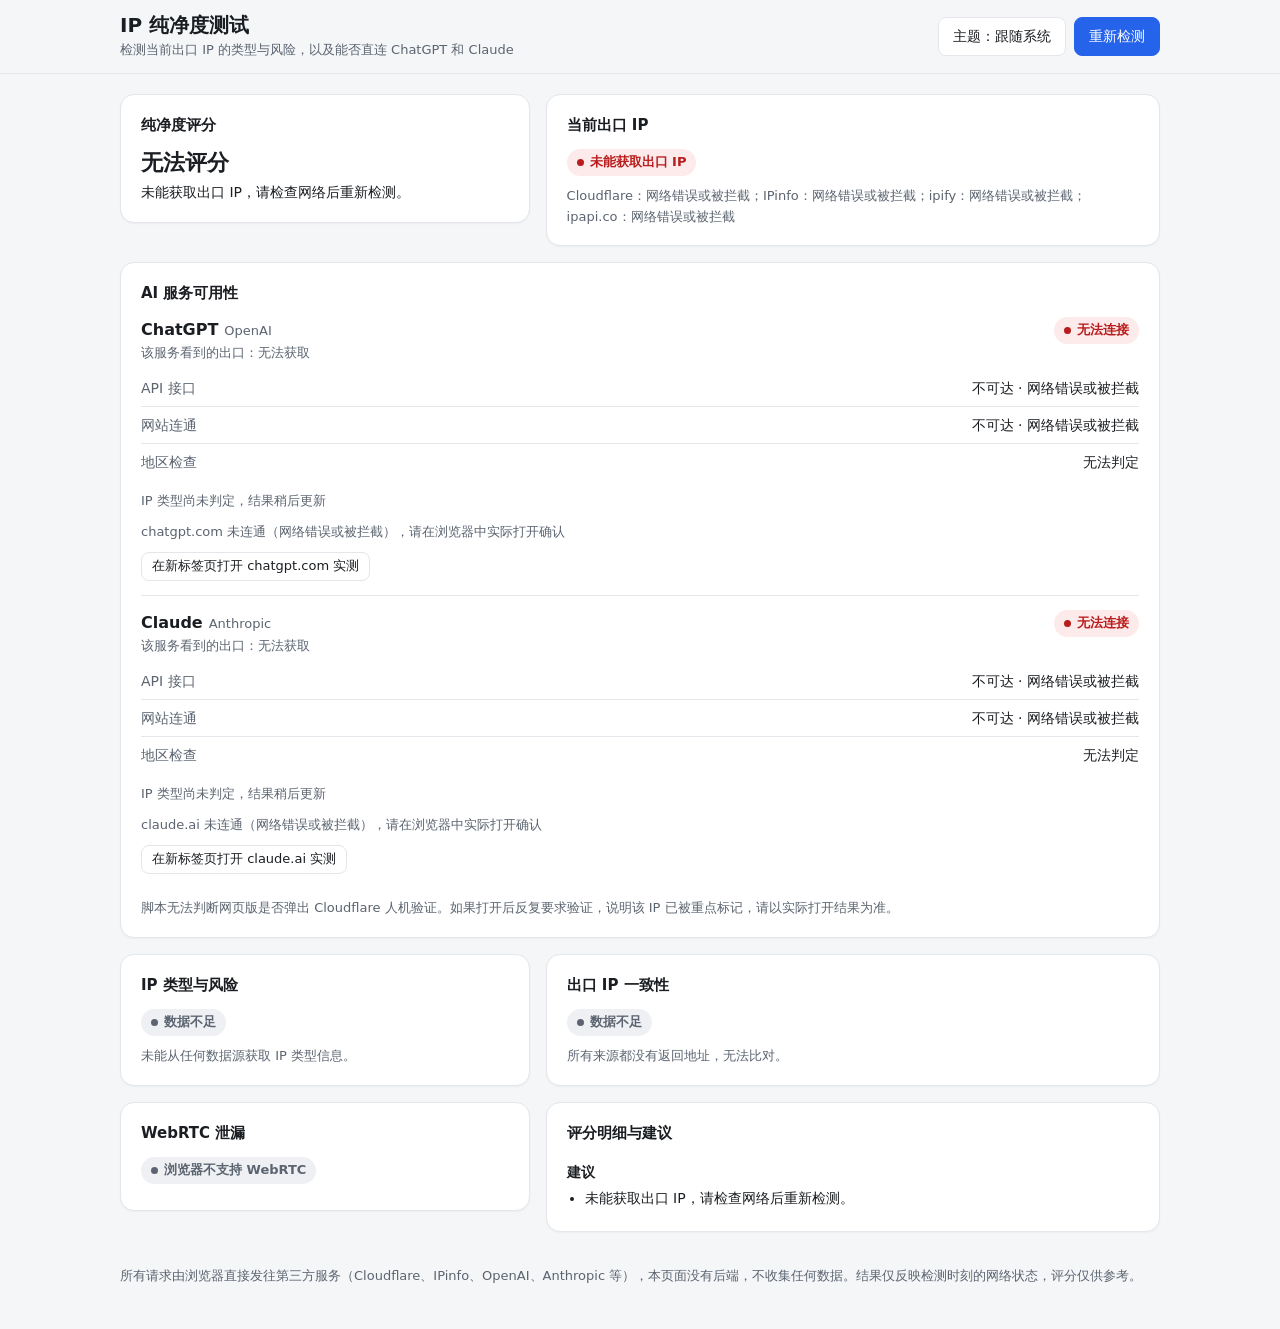
==== index.html @ 476c7935 "Initial commit: IP 纯净度测试静态页面与部署步骤文档 纯 HTML/CSS/JS 实现，检测出口 IP、IP 类型与风险、ChatGPT/Claude 可用性、出口一致性和 WebR" ====
<!DOCTYPE html>
<html lang="zh-CN" data-theme="light" data-mode="auto">
<head>
<meta charset="utf-8">
<meta name="viewport" content="width=device-width, initial-scale=1">
<meta name="color-scheme" content="light dark">
<meta name="description" content="检测当前出口 IP 的类型与风险，以及能否直连 ChatGPT 和 Claude。纯前端，无后端。">
<title>IP 纯净度测试</title>
<script>
(function () {
  var mode = 'auto';
  try { var saved = localStorage.getItem('ipq.theme'); if (saved === 'light' || saved === 'dark') mode = saved; } catch (e) {}
  var dark = mode === 'dark' || (mode === 'auto' && window.matchMedia && matchMedia('(prefers-color-scheme: dark)').matches);
  document.documentElement.setAttribute('data-theme', dark ? 'dark' : 'light');
  document.documentElement.setAttribute('data-mode', mode);
})();
</script>
<link rel="icon" href="data:,">
<link rel="stylesheet" href="assets/css/style.css">
</head>
<body>
<header class="topbar">
  <div class="topbar-inner">
    <div class="brand">
      <h1>IP 纯净度测试</h1>
      <p class="brand-sub">检测当前出口 IP 的类型与风险，以及能否直连 ChatGPT 和 Claude</p>
    </div>
    <div class="actions">
      <button type="button" class="btn" id="theme-btn">主题：跟随系统</button>
      <button type="button" class="btn btn--primary" id="rerun-btn">重新检测</button>
    </div>
  </div>
</header>

<main class="layout">
  <section class="card card--score" aria-live="polite">
    <h2 class="card-title">纯净度评分</h2>
    <div id="score-body"></div>
  </section>

  <section class="card">
    <h2 class="card-title">当前出口 IP</h2>
    <div id="ip-body"></div>
  </section>

  <section class="card card--wide">
    <h2 class="card-title">AI 服务可用性</h2>
    <div id="ai-body"></div>
    <p class="note">脚本无法判断网页版是否弹出 Cloudflare 人机验证。如果打开后反复要求验证，说明该 IP 已被重点标记，请以实际打开结果为准。</p>
  </section>

  <section class="card">
    <h2 class="card-title">IP 类型与风险</h2>
    <div id="risk-body"></div>
  </section>

  <section class="card">
    <h2 class="card-title">出口 IP 一致性</h2>
    <div id="consistency-body"></div>
  </section>

  <section class="card">
    <h2 class="card-title">WebRTC 泄漏</h2>
    <div id="webrtc-body"></div>
  </section>

  <section class="card">
    <h2 class="card-title">评分明细与建议</h2>
    <div id="detail-body"></div>
  </section>
</main>

<footer class="footer">
  <p class="note">所有请求由浏览器直接发往第三方服务（Cloudflare、IPinfo、OpenAI、Anthropic 等），本页面没有后端，不收集任何数据。结果仅反映检测时刻的网络状态，评分仅供参考。</p>
  <nav class="footer-links" id="footer-links"></nav>
</footer>

<script defer src="assets/js/data.js"></script>
<script defer src="assets/js/api.js"></script>
<script defer src="assets/js/checks.js"></script>
<script defer src="assets/js/score.js"></script>
<script defer src="assets/js/ui.js"></script>
<script defer src="assets/js/app.js"></script>
</body>
</html>
---- assets/css/style.css ----
:root {
  --bg: #f5f6f8;
  --topbar-bg: rgba(245, 246, 248, 0.85);
  --card: #ffffff;
  --text: #1a1d21;
  --muted: #5b6470;
  --border: #e3e6ea;
  --accent: #2563eb;
  --accent-text: #ffffff;
  --ok: #15803d;
  --ok-bg: #e7f6ec;
  --warn: #b45309;
  --warn-bg: #fdf3e1;
  --bad: #b91c1c;
  --bad-bg: #fdeaea;
  --unknown-bg: #eef0f3;
  --skeleton: #e9ecf0;
  --skeleton-hi: #f5f6f8;
  --shadow: rgba(16, 24, 40, 0.04);
}

[data-theme="dark"] {
  --bg: #0f1115;
  --topbar-bg: rgba(15, 17, 21, 0.85);
  --card: #161a20;
  --text: #e6e8eb;
  --muted: #9aa3ae;
  --border: #262c35;
  --accent: #60a5fa;
  --accent-text: #0b1220;
  --ok: #4ade80;
  --ok-bg: #12301d;
  --warn: #fbbf24;
  --warn-bg: #33260c;
  --bad: #f87171;
  --bad-bg: #3a1515;
  --unknown-bg: #1f252d;
  --skeleton: #1f252d;
  --skeleton-hi: #2a313b;
  --shadow: rgba(0, 0, 0, 0.3);
}

*,
*::before,
*::after {
  box-sizing: border-box;
}

html {
  -webkit-text-size-adjust: 100%;
}

body {
  margin: 0;
  font-family: system-ui, -apple-system, "Segoe UI", "PingFang SC", "Microsoft YaHei", "Noto Sans SC", sans-serif;
  font-size: 15px;
  line-height: 1.6;
  color: var(--text);
  background: var(--bg);
}

code,
.ip {
  font-family: ui-monospace, SFMono-Regular, Consolas, "Courier New", monospace;
}

.topbar {
  position: sticky;
  top: 0;
  z-index: 10;
  background: var(--topbar-bg);
  border-bottom: 1px solid var(--border);
  backdrop-filter: blur(8px);
}

.topbar-inner {
  max-width: 1080px;
  margin: 0 auto;
  padding: 12px 20px;
  display: flex;
  align-items: center;
  justify-content: space-between;
  flex-wrap: wrap;
  gap: 12px;
}

.brand h1 {
  margin: 0;
  font-size: 20px;
  line-height: 1.3;
}

.brand-sub {
  margin: 2px 0 0;
  font-size: 13px;
  color: var(--muted);
}

.actions {
  display: flex;
  gap: 8px;
  flex-wrap: wrap;
}

.btn {
  appearance: none;
  display: inline-flex;
  align-items: center;
  gap: 6px;
  padding: 7px 14px;
  border: 1px solid var(--border);
  border-radius: 8px;
  background: var(--card);
  color: var(--text);
  font: inherit;
  font-size: 14px;
  text-decoration: none;
  cursor: pointer;
  transition: border-color 0.15s, color 0.15s, background-color 0.15s;
}

.btn:hover {
  border-color: var(--accent);
  color: var(--accent);
}

.btn--primary {
  background: var(--accent);
  border-color: var(--accent);
  color: var(--accent-text);
}

.btn--primary:hover {
  color: var(--accent-text);
  filter: brightness(1.08);
}

.btn--sm {
  padding: 3px 10px;
  font-size: 13px;
}

.layout {
  max-width: 1080px;
  margin: 0 auto;
  padding: 20px;
  display: grid;
  grid-template-columns: minmax(0, 2fr) minmax(0, 3fr);
  gap: 16px;
  align-items: start;
}

.card {
  min-width: 0;
  padding: 18px 20px;
  background: var(--card);
  border: 1px solid var(--border);
  border-radius: 14px;
  box-shadow: 0 1px 2px var(--shadow);
}

.card--wide {
  grid-column: 1 / -1;
}

.card-title {
  margin: 0 0 12px;
  font-size: 15px;
  font-weight: 600;
}

.note {
  margin: 10px 0 0;
  font-size: 13px;
  color: var(--muted);
}

.ip-line {
  display: flex;
  align-items: center;
  justify-content: space-between;
  gap: 12px;
  flex-wrap: wrap;
  margin-bottom: 8px;
}

.ip {
  font-size: 22px;
  font-weight: 600;
  word-break: break-all;
}

.rows {
  margin: 0;
}

.row {
  display: flex;
  justify-content: space-between;
  gap: 16px;
  padding: 7px 0;
  border-bottom: 1px solid var(--border);
  font-size: 14px;
}

.row:last-child {
  border-bottom: 0;
}

.row dt {
  flex: 0 0 auto;
  color: var(--muted);
}

.row dd {
  margin: 0;
  text-align: right;
  word-break: break-all;
}

.row dd.is-bad {
  color: var(--bad);
}

.badge-line {
  margin: 0 0 8px;
}

.badge {
  display: inline-flex;
  align-items: center;
  gap: 6px;
  padding: 3px 10px;
  border-radius: 999px;
  font-size: 13px;
  font-weight: 600;
  white-space: nowrap;
}

.badge::before {
  content: "";
  width: 7px;
  height: 7px;
  border-radius: 50%;
  background: currentColor;
}

.badge--ok {
  color: var(--ok);
  background: var(--ok-bg);
}

.badge--warn {
  color: var(--warn);
  background: var(--warn-bg);
}

.badge--bad {
  color: var(--bad);
  background: var(--bad-bg);
}

.badge--muted {
  color: var(--muted);
  background: var(--unknown-bg);
}

.chips {
  display: flex;
  flex-wrap: wrap;
  gap: 8px;
  margin-bottom: 10px;
}

.chip {
  display: inline-flex;
  align-items: center;
  padding: 3px 10px;
  border-radius: 999px;
  font-size: 13px;
  border: 1px solid var(--border);
  color: var(--muted);
  background: var(--unknown-bg);
}

.chip--ok {
  color: var(--ok);
  background: var(--ok-bg);
  border-color: transparent;
}

.chip--warn {
  color: var(--warn);
  background: var(--warn-bg);
  border-color: transparent;
}

.chip--bad {
  color: var(--bad);
  background: var(--bad-bg);
  border-color: transparent;
}

.table {
  width: 100%;
  border-collapse: collapse;
  font-size: 14px;
}

.table th,
.table td {
  padding: 7px 8px;
  border-bottom: 1px solid var(--border);
  text-align: left;
  word-break: break-all;
}

.table th {
  font-weight: 500;
  color: var(--muted);
}

.table .c-fixed {
  white-space: nowrap;
  word-break: keep-all;
}

.table tr:last-child td {
  border-bottom: 0;
}

.t-ok {
  color: var(--ok);
}

.t-bad {
  color: var(--bad);
}

.t-muted {
  color: var(--muted);
}

.score-body {
  display: flex;
  align-items: center;
  gap: 18px;
  flex-wrap: wrap;
}

.gauge {
  flex: 0 0 auto;
  width: 128px;
  height: 128px;
}

.gauge-track,
.gauge-value {
  fill: none;
  stroke-width: 10;
}

.gauge-track {
  stroke: var(--skeleton);
}

.gauge-value {
  stroke-linecap: round;
  transform: rotate(-90deg);
  transform-origin: 60px 60px;
  transition: stroke-dashoffset 0.6s ease;
}

.gauge-value--good {
  stroke: var(--ok);
}

.gauge-value--warn {
  stroke: var(--warn);
}

.gauge-value--bad {
  stroke: var(--bad);
}

.gauge-num {
  font-size: 30px;
  font-weight: 700;
  fill: var(--text);
}

.gauge-unit {
  font-size: 11px;
  fill: var(--muted);
}

.score-text {
  flex: 1 1 160px;
  min-width: 0;
}

.score-text p {
  margin: 4px 0 0;
  font-size: 14px;
}

.grade {
  font-size: 22px;
  font-weight: 700;
  line-height: 1.3;
}

.grade--good {
  color: var(--ok);
}

.grade--warn {
  color: var(--warn);
}

.grade--bad {
  color: var(--bad);
}

.svc {
  padding: 14px 0;
  border-top: 1px solid var(--border);
}

.svc:first-child {
  padding-top: 0;
  border-top: 0;
}

.svc-head {
  display: flex;
  align-items: flex-start;
  justify-content: space-between;
  gap: 12px;
  flex-wrap: wrap;
  margin-bottom: 6px;
}

.svc-name {
  font-size: 16px;
  font-weight: 600;
}

.svc-vendor {
  margin-left: 6px;
  font-size: 13px;
  font-weight: 400;
  color: var(--muted);
}

.svc-sub {
  font-size: 13px;
  color: var(--muted);
}

.svc-link {
  margin-top: 10px;
}

.items {
  list-style: none;
  margin: 0;
  padding: 0;
}

.items li {
  display: flex;
  flex-wrap: wrap;
  justify-content: space-between;
  gap: 4px 12px;
  padding: 7px 0;
  border-bottom: 1px solid var(--border);
  font-size: 14px;
}

.items li:last-child {
  border-bottom: 0;
}

.items .ev {
  flex-basis: 100%;
  font-size: 13px;
  color: var(--muted);
}

.ded--hit {
  color: var(--bad);
  font-weight: 600;
}

.ded--zero {
  color: var(--ok);
}

.ded--miss {
  color: var(--muted);
}

.advice-title {
  margin: 16px 0 4px;
  font-size: 14px;
  font-weight: 600;
}

.advice {
  margin: 0;
  padding-left: 18px;
  font-size: 14px;
}

.advice li {
  margin: 4px 0;
}

.skeleton {
  height: 14px;
  margin: 10px 0;
  border-radius: 6px;
  background: linear-gradient(90deg, var(--skeleton) 25%, var(--skeleton-hi) 50%, var(--skeleton) 75%);
  background-size: 200% 100%;
  animation: shimmer 1.4s infinite;
}

.skeleton--lg {
  height: 28px;
  width: 55%;
}

.skeleton--w40 {
  width: 40%;
}

.skeleton--w60 {
  width: 60%;
}

.skeleton--w80 {
  width: 80%;
}

.skeleton--full {
  width: 100%;
}

@keyframes shimmer {
  to {
    background-position: -200% 0;
  }
}

.footer {
  max-width: 1080px;
  margin: 0 auto;
  padding: 4px 20px 32px;
}

.footer-links {
  display: flex;
  flex-wrap: wrap;
  gap: 8px 16px;
  margin-top: 10px;
  font-size: 13px;
}

.footer-links a {
  color: var(--accent);
  text-decoration: none;
}

.footer-links a:hover {
  text-decoration: underline;
}

@media (max-width: 720px) {
  .layout {
    grid-template-columns: minmax(0, 1fr);
    padding: 16px;
  }

  .topbar-inner {
    padding: 10px 16px;
  }

  .ip {
    font-size: 18px;
  }
}

@media (prefers-reduced-motion: reduce) {
  .skeleton {
    animation: none;
  }

  .gauge-value {
    transition: none;
  }
}
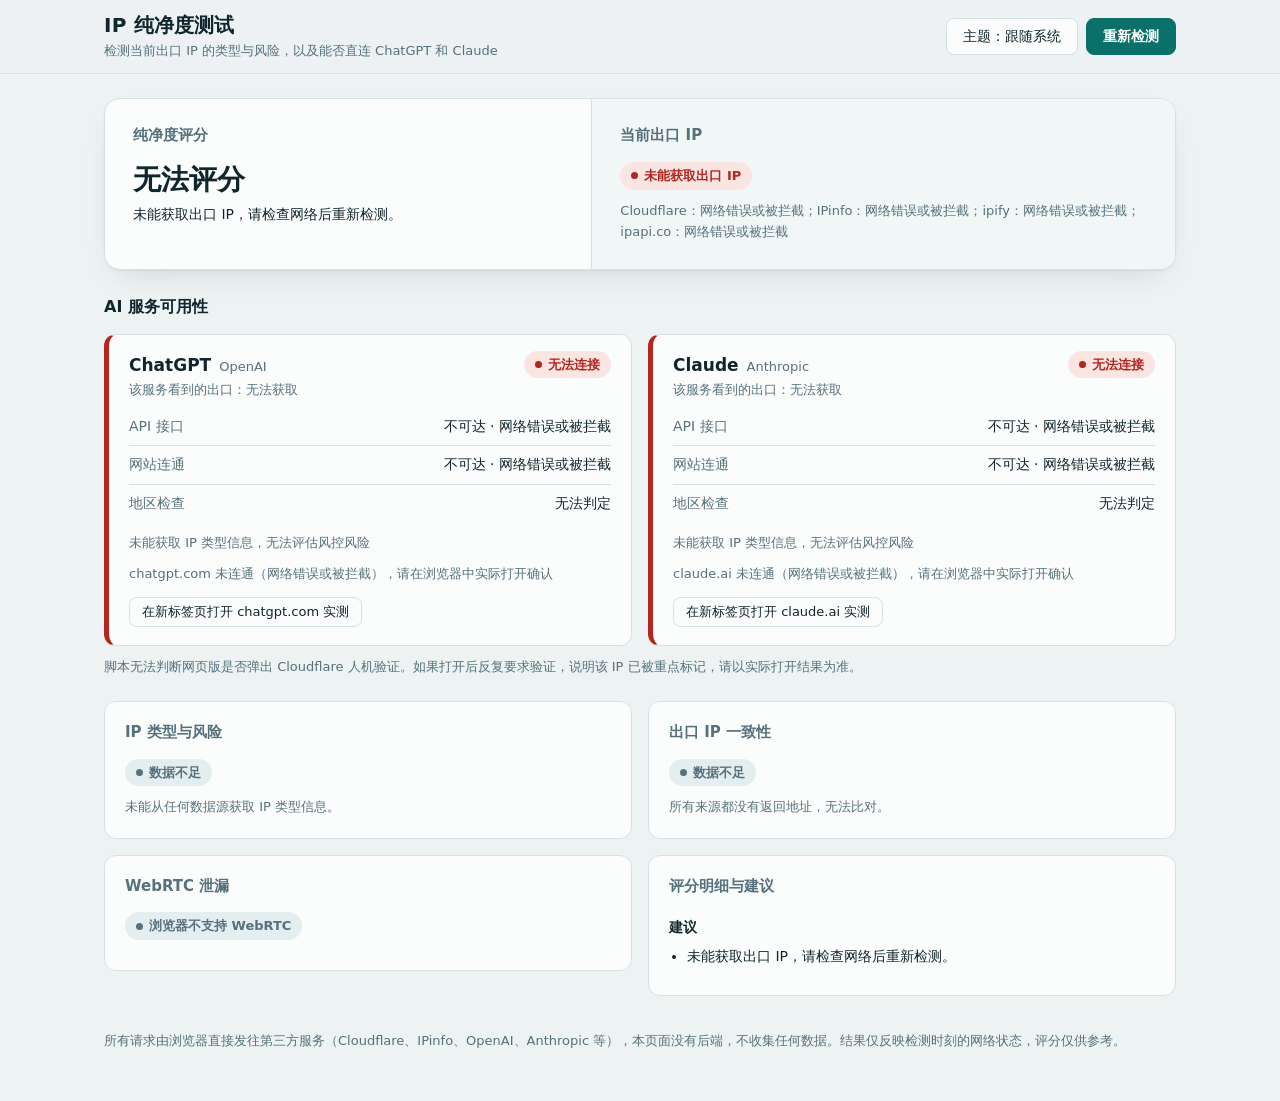
==== commit 4e84cdf5: "完善检测逻辑与界面，添加项目说明 - 更新出口 IP、风险判定、一致性与 WebRTC 检测逻辑 - 调整评分、界面渲染与样式 - 添加 CLAUDE.md 与 .gitignore，纳入参考设计稿 " ====
--- a/index.html
+++ b/index.html
@@ -33,41 +33,44 @@
 </header>
 
 <main class="layout">
-  <section class="card card--score" aria-live="polite">
-    <h2 class="card-title">纯净度评分</h2>
-    <div id="score-body"></div>
-  </section>
+  <div class="hero">
+    <section class="hero-score" aria-live="polite" aria-labelledby="t-score">
+      <h2 class="card-title" id="t-score">纯净度评分</h2>
+      <div id="score-body"></div>
+    </section>
+    <section class="hero-ip" aria-labelledby="t-ip">
+      <h2 class="card-title" id="t-ip">当前出口 IP</h2>
+      <div id="ip-body"></div>
+    </section>
+  </div>
 
-  <section class="card">
-    <h2 class="card-title">当前出口 IP</h2>
-    <div id="ip-body"></div>
-  </section>
-
-  <section class="card card--wide">
-    <h2 class="card-title">AI 服务可用性</h2>
-    <div id="ai-body"></div>
+  <section class="ai" aria-labelledby="t-ai">
+    <h2 class="section-title" id="t-ai">AI 服务可用性</h2>
+    <div class="svc-grid" id="ai-body"></div>
     <p class="note">脚本无法判断网页版是否弹出 Cloudflare 人机验证。如果打开后反复要求验证，说明该 IP 已被重点标记，请以实际打开结果为准。</p>
   </section>
 
-  <section class="card">
-    <h2 class="card-title">IP 类型与风险</h2>
-    <div id="risk-body"></div>
-  </section>
+  <div class="details">
+    <section class="panel" aria-labelledby="t-risk">
+      <h2 class="card-title" id="t-risk">IP 类型与风险</h2>
+      <div id="risk-body"></div>
+    </section>
 
-  <section class="card">
-    <h2 class="card-title">出口 IP 一致性</h2>
-    <div id="consistency-body"></div>
-  </section>
+    <section class="panel" aria-labelledby="t-cons">
+      <h2 class="card-title" id="t-cons">出口 IP 一致性</h2>
+      <div id="consistency-body"></div>
+    </section>
 
-  <section class="card">
-    <h2 class="card-title">WebRTC 泄漏</h2>
-    <div id="webrtc-body"></div>
-  </section>
+    <section class="panel" aria-labelledby="t-rtc">
+      <h2 class="card-title" id="t-rtc">WebRTC 泄漏</h2>
+      <div id="webrtc-body"></div>
+    </section>
 
-  <section class="card">
-    <h2 class="card-title">评分明细与建议</h2>
-    <div id="detail-body"></div>
-  </section>
+    <section class="panel" aria-labelledby="t-detail">
+      <h2 class="card-title" id="t-detail">评分明细与建议</h2>
+      <div id="detail-body"></div>
+    </section>
+  </div>
 </main>
 
 <footer class="footer">
--- a/assets/css/style.css
+++ b/assets/css/style.css
@@ -1,43 +1,48 @@
+/* IP 纯净度测试 — 冷调"清水"配色：蓝灰底 + 深青强调，状态色只用于表达结果 */
 :root {
-  --bg: #f5f6f8;
-  --topbar-bg: rgba(245, 246, 248, 0.85);
-  --card: #ffffff;
-  --text: #1a1d21;
-  --muted: #5b6470;
-  --border: #e3e6ea;
-  --accent: #2563eb;
+  color-scheme: light;
+  --bg: #edf2f3;
+  --topbar-bg: rgba(237, 242, 243, 0.86);
+  --surface: #fbfdfd;
+  --surface-2: #f1f6f7;
+  --text: #10252c;
+  --muted: #56717b;
+  --line: #d5e2e5;
+  --accent: #0b6f6a;
   --accent-text: #ffffff;
-  --ok: #15803d;
-  --ok-bg: #e7f6ec;
-  --warn: #b45309;
-  --warn-bg: #fdf3e1;
-  --bad: #b91c1c;
-  --bad-bg: #fdeaea;
-  --unknown-bg: #eef0f3;
-  --skeleton: #e9ecf0;
-  --skeleton-hi: #f5f6f8;
-  --shadow: rgba(16, 24, 40, 0.04);
+  --ok: #17743f;
+  --ok-bg: #e1f3e8;
+  --warn: #9a5708;
+  --warn-bg: #fbefd6;
+  --bad: #b3261e;
+  --bad-bg: #fbe5e3;
+  --neutral-bg: #e4edef;
+  --skeleton: #e0eaec;
+  --skeleton-hi: #f1f6f7;
+  --shadow: 0 1px 2px rgba(16, 37, 44, 0.05), 0 12px 32px -16px rgba(16, 37, 44, 0.18);
 }
 
 [data-theme="dark"] {
-  --bg: #0f1115;
-  --topbar-bg: rgba(15, 17, 21, 0.85);
-  --card: #161a20;
-  --text: #e6e8eb;
-  --muted: #9aa3ae;
-  --border: #262c35;
-  --accent: #60a5fa;
-  --accent-text: #0b1220;
-  --ok: #4ade80;
-  --ok-bg: #12301d;
-  --warn: #fbbf24;
-  --warn-bg: #33260c;
-  --bad: #f87171;
-  --bad-bg: #3a1515;
-  --unknown-bg: #1f252d;
-  --skeleton: #1f252d;
-  --skeleton-hi: #2a313b;
-  --shadow: rgba(0, 0, 0, 0.3);
+  color-scheme: dark;
+  --bg: #0a1316;
+  --topbar-bg: rgba(10, 19, 22, 0.86);
+  --surface: #101d21;
+  --surface-2: #0c181c;
+  --text: #e2eef0;
+  --muted: #8fa7ae;
+  --line: #203238;
+  --accent: #4cc9bd;
+  --accent-text: #052321;
+  --ok: #5fd68d;
+  --ok-bg: #10301e;
+  --warn: #f2b445;
+  --warn-bg: #33260b;
+  --bad: #ff8a80;
+  --bad-bg: #3a1613;
+  --neutral-bg: #18272c;
+  --skeleton: #18272c;
+  --skeleton-hi: #223439;
+  --shadow: 0 1px 2px rgba(0, 0, 0, 0.4), 0 12px 32px -16px rgba(0, 0, 0, 0.6);
 }
 
 *,
@@ -54,29 +59,36 @@
   margin: 0;
   font-family: system-ui, -apple-system, "Segoe UI", "PingFang SC", "Microsoft YaHei", "Noto Sans SC", sans-serif;
   font-size: 15px;
-  line-height: 1.6;
+  line-height: 1.65;
   color: var(--text);
   background: var(--bg);
 }
 
 code,
 .ip {
-  font-family: ui-monospace, SFMono-Regular, Consolas, "Courier New", monospace;
-}
-
+  font-family: ui-monospace, SFMono-Regular, "SF Mono", Consolas, "Liberation Mono", monospace;
+}
+
+:focus-visible {
+  outline: 2px solid var(--accent);
+  outline-offset: 2px;
+}
+
+/* ---------- 顶栏 ---------- */
 .topbar {
   position: sticky;
   top: 0;
   z-index: 10;
   background: var(--topbar-bg);
-  border-bottom: 1px solid var(--border);
-  backdrop-filter: blur(8px);
+  border-bottom: 1px solid var(--line);
+  -webkit-backdrop-filter: blur(10px);
+  backdrop-filter: blur(10px);
 }
 
 .topbar-inner {
-  max-width: 1080px;
+  max-width: 1120px;
   margin: 0 auto;
-  padding: 12px 20px;
+  padding: 12px 24px;
   display: flex;
   align-items: center;
   justify-content: space-between;
@@ -87,7 +99,9 @@
 .brand h1 {
   margin: 0;
   font-size: 20px;
+  font-weight: 700;
   line-height: 1.3;
+  letter-spacing: 0.01em;
 }
 
 .brand-sub {
@@ -106,17 +120,19 @@
   appearance: none;
   display: inline-flex;
   align-items: center;
+  justify-content: center;
   gap: 6px;
-  padding: 7px 14px;
-  border: 1px solid var(--border);
+  min-height: 36px;
+  padding: 6px 16px;
+  border: 1px solid var(--line);
   border-radius: 8px;
-  background: var(--card);
+  background: var(--surface);
   color: var(--text);
   font: inherit;
   font-size: 14px;
   text-decoration: none;
   cursor: pointer;
-  transition: border-color 0.15s, color 0.15s, background-color 0.15s;
+  transition: border-color 0.15s, color 0.15s, background-color 0.15s, filter 0.15s;
 }
 
 .btn:hover {
@@ -128,65 +144,111 @@
   background: var(--accent);
   border-color: var(--accent);
   color: var(--accent-text);
+  font-weight: 600;
 }
 
 .btn--primary:hover {
   color: var(--accent-text);
-  filter: brightness(1.08);
+  filter: brightness(1.1);
+}
+
+.btn:disabled {
+  opacity: 0.65;
+  cursor: progress;
+  filter: none;
+}
+
+.btn:disabled:hover {
+  border-color: var(--accent);
+  color: var(--accent-text);
 }
 
 .btn--sm {
-  padding: 3px 10px;
-  font-size: 13px;
-}
-
+  min-height: 30px;
+  padding: 3px 12px;
+  font-size: 13px;
+}
+
+/* ---------- 版面 ---------- */
 .layout {
-  max-width: 1080px;
+  max-width: 1120px;
   margin: 0 auto;
-  padding: 20px;
+  padding: 24px;
   display: grid;
-  grid-template-columns: minmax(0, 2fr) minmax(0, 3fr);
+  gap: 24px;
+}
+
+.card-title,
+.section-title {
+  margin: 0 0 14px;
+  font-size: 15px;
+  font-weight: 700;
+  color: var(--muted);
+}
+
+.section-title {
+  font-size: 16px;
+  color: var(--text);
+}
+
+.note {
+  margin: 10px 0 0;
+  font-size: 13px;
+  color: var(--muted);
+}
+
+/* 顶部结论区：评分 + 出口 IP 并排 */
+.hero {
+  display: grid;
+  grid-template-columns: minmax(0, 5fr) minmax(0, 6fr);
+  background: var(--surface);
+  border: 1px solid var(--line);
+  border-radius: 16px;
+  box-shadow: var(--shadow);
+  overflow: hidden;
+}
+
+.hero-score,
+.hero-ip {
+  min-width: 0;
+  padding: 24px 28px 26px;
+}
+
+.hero-ip {
+  background: var(--surface-2);
+  border-left: 1px solid var(--line);
+}
+
+.details {
+  display: grid;
+  grid-template-columns: repeat(2, minmax(0, 1fr));
   gap: 16px;
   align-items: start;
 }
 
-.card {
+.panel {
   min-width: 0;
-  padding: 18px 20px;
-  background: var(--card);
-  border: 1px solid var(--border);
-  border-radius: 14px;
-  box-shadow: 0 1px 2px var(--shadow);
-}
-
-.card--wide {
-  grid-column: 1 / -1;
-}
-
-.card-title {
-  margin: 0 0 12px;
-  font-size: 15px;
-  font-weight: 600;
-}
-
-.note {
-  margin: 10px 0 0;
-  font-size: 13px;
-  color: var(--muted);
-}
-
+  padding: 18px 20px 20px;
+  background: var(--surface);
+  border: 1px solid var(--line);
+  border-radius: 12px;
+}
+
+/* ---------- 出口 IP ---------- */
 .ip-line {
   display: flex;
   align-items: center;
   justify-content: space-between;
   gap: 12px;
   flex-wrap: wrap;
-  margin-bottom: 8px;
+  margin-bottom: 10px;
 }
 
 .ip {
-  font-size: 22px;
-  font-weight: 600;
+  font-size: clamp(22px, 3.4vw, 32px);
+  font-weight: 700;
+  line-height: 1.25;
+  letter-spacing: -0.01em;
   word-break: break-all;
 }
 
@@ -199,7 +261,7 @@
   justify-content: space-between;
   gap: 16px;
   padding: 7px 0;
-  border-bottom: 1px solid var(--border);
+  border-bottom: 1px solid var(--line);
   font-size: 14px;
 }
 
@@ -218,19 +280,16 @@
   word-break: break-all;
 }
 
-.row dd.is-bad {
-  color: var(--bad);
-}
-
+/* ---------- 标签 ---------- */
 .badge-line {
-  margin: 0 0 8px;
+  margin: 0 0 10px;
 }
 
 .badge {
   display: inline-flex;
   align-items: center;
   gap: 6px;
-  padding: 3px 10px;
+  padding: 3px 11px;
   border-radius: 999px;
   font-size: 13px;
   font-weight: 600;
@@ -262,25 +321,25 @@
 
 .badge--muted {
   color: var(--muted);
-  background: var(--unknown-bg);
+  background: var(--neutral-bg);
 }
 
 .chips {
   display: flex;
   flex-wrap: wrap;
   gap: 8px;
-  margin-bottom: 10px;
+  margin-bottom: 12px;
 }
 
 .chip {
   display: inline-flex;
   align-items: center;
-  padding: 3px 10px;
+  padding: 3px 11px;
   border-radius: 999px;
   font-size: 13px;
-  border: 1px solid var(--border);
-  color: var(--muted);
-  background: var(--unknown-bg);
+  border: 1px solid var(--line);
+  color: var(--muted);
+  background: var(--neutral-bg);
 }
 
 .chip--ok {
@@ -301,6 +360,11 @@
   border-color: transparent;
 }
 
+/* ---------- 表格 ---------- */
+.table-wrap {
+  overflow-x: auto;
+}
+
 .table {
   width: 100%;
   border-collapse: collapse;
@@ -310,9 +374,14 @@
 .table th,
 .table td {
   padding: 7px 8px;
-  border-bottom: 1px solid var(--border);
+  border-bottom: 1px solid var(--line);
   text-align: left;
   word-break: break-all;
+}
+
+.table th:first-child,
+.table td:first-child {
+  padding-left: 0;
 }
 
 .table th {
@@ -341,23 +410,24 @@
   color: var(--muted);
 }
 
+/* ---------- 评分 ---------- */
 .score-body {
   display: flex;
   align-items: center;
-  gap: 18px;
+  gap: 22px;
   flex-wrap: wrap;
 }
 
 .gauge {
   flex: 0 0 auto;
-  width: 128px;
-  height: 128px;
+  width: 148px;
+  height: 148px;
 }
 
 .gauge-track,
 .gauge-value {
   fill: none;
-  stroke-width: 10;
+  stroke-width: 9;
 }
 
 .gauge-track {
@@ -368,7 +438,7 @@
   stroke-linecap: round;
   transform: rotate(-90deg);
   transform-origin: 60px 60px;
-  transition: stroke-dashoffset 0.6s ease;
+  transition: stroke-dashoffset 0.9s cubic-bezier(0.22, 0.8, 0.3, 1);
 }
 
 .gauge-value--good {
@@ -384,8 +454,9 @@
 }
 
 .gauge-num {
-  font-size: 30px;
+  font-size: 34px;
   font-weight: 700;
+  font-variant-numeric: tabular-nums;
   fill: var(--text);
 }
 
@@ -395,19 +466,19 @@
 }
 
 .score-text {
-  flex: 1 1 160px;
+  flex: 1 1 180px;
   min-width: 0;
 }
 
 .score-text p {
-  margin: 4px 0 0;
+  margin: 6px 0 0;
   font-size: 14px;
 }
 
 .grade {
-  font-size: 22px;
+  font-size: 28px;
   font-weight: 700;
-  line-height: 1.3;
+  line-height: 1.25;
 }
 
 .grade--good {
@@ -422,14 +493,33 @@
   color: var(--bad);
 }
 
+/* ---------- AI 服务 ---------- */
+.svc-grid {
+  display: grid;
+  grid-template-columns: repeat(2, minmax(0, 1fr));
+  gap: 16px;
+}
+
 .svc {
-  padding: 14px 0;
-  border-top: 1px solid var(--border);
-}
-
-.svc:first-child {
-  padding-top: 0;
-  border-top: 0;
+  min-width: 0;
+  padding: 16px 20px 18px;
+  background: var(--surface);
+  border: 1px solid var(--line);
+  border-left: 5px solid var(--status, var(--line));
+  border-radius: 12px;
+}
+
+.svc--ok {
+  --status: var(--ok);
+}
+
+.svc--risk {
+  --status: var(--warn);
+}
+
+.svc--region,
+.svc--blocked {
+  --status: var(--bad);
 }
 
 .svc-head {
@@ -438,16 +528,16 @@
   justify-content: space-between;
   gap: 12px;
   flex-wrap: wrap;
-  margin-bottom: 6px;
+  margin-bottom: 8px;
 }
 
 .svc-name {
-  font-size: 16px;
-  font-weight: 600;
+  font-size: 17px;
+  font-weight: 700;
 }
 
 .svc-vendor {
-  margin-left: 6px;
+  margin-left: 8px;
   font-size: 13px;
   font-weight: 400;
   color: var(--muted);
@@ -456,12 +546,14 @@
 .svc-sub {
   font-size: 13px;
   color: var(--muted);
+  word-break: break-all;
 }
 
 .svc-link {
-  margin-top: 10px;
-}
-
+  margin-top: 12px;
+}
+
+/* ---------- 评分明细 ---------- */
 .items {
   list-style: none;
   margin: 0;
@@ -472,9 +564,9 @@
   display: flex;
   flex-wrap: wrap;
   justify-content: space-between;
-  gap: 4px 12px;
-  padding: 7px 0;
-  border-bottom: 1px solid var(--border);
+  gap: 2px 12px;
+  padding: 8px 0;
+  border-bottom: 1px solid var(--line);
   font-size: 14px;
 }
 
@@ -490,7 +582,8 @@
 
 .ded--hit {
   color: var(--bad);
-  font-weight: 600;
+  font-weight: 700;
+  font-variant-numeric: tabular-nums;
 }
 
 .ded--zero {
@@ -502,9 +595,9 @@
 }
 
 .advice-title {
-  margin: 16px 0 4px;
+  margin: 18px 0 4px;
   font-size: 14px;
-  font-weight: 600;
+  font-weight: 700;
 }
 
 .advice {
@@ -514,9 +607,10 @@
 }
 
 .advice li {
-  margin: 4px 0;
-}
-
+  margin: 6px 0;
+}
+
+/* ---------- 加载骨架 ---------- */
 .skeleton {
   height: 14px;
   margin: 10px 0;
@@ -553,10 +647,11 @@
   }
 }
 
+/* ---------- 页脚 ---------- */
 .footer {
-  max-width: 1080px;
+  max-width: 1120px;
   margin: 0 auto;
-  padding: 4px 20px 32px;
+  padding: 0 24px 40px;
 }
 
 .footer-links {
@@ -565,6 +660,7 @@
   gap: 8px 16px;
   margin-top: 10px;
   font-size: 13px;
+  color: var(--muted);
 }
 
 .footer-links a {
@@ -576,18 +672,40 @@
   text-decoration: underline;
 }
 
+/* ---------- 响应式 ---------- */
+@media (max-width: 860px) {
+  .details,
+  .svc-grid {
+    grid-template-columns: minmax(0, 1fr);
+  }
+}
+
 @media (max-width: 720px) {
   .layout {
-    grid-template-columns: minmax(0, 1fr);
     padding: 16px;
+    gap: 16px;
   }
 
   .topbar-inner {
     padding: 10px 16px;
   }
 
-  .ip {
-    font-size: 18px;
+  .hero {
+    grid-template-columns: minmax(0, 1fr);
+  }
+
+  .hero-score,
+  .hero-ip {
+    padding: 20px;
+  }
+
+  .hero-ip {
+    border-left: 0;
+    border-top: 1px solid var(--line);
+  }
+
+  .footer {
+    padding: 0 16px 32px;
   }
 }
 
@@ -596,7 +714,8 @@
     animation: none;
   }
 
-  .gauge-value {
+  .gauge-value,
+  .btn {
     transition: none;
   }
 }
